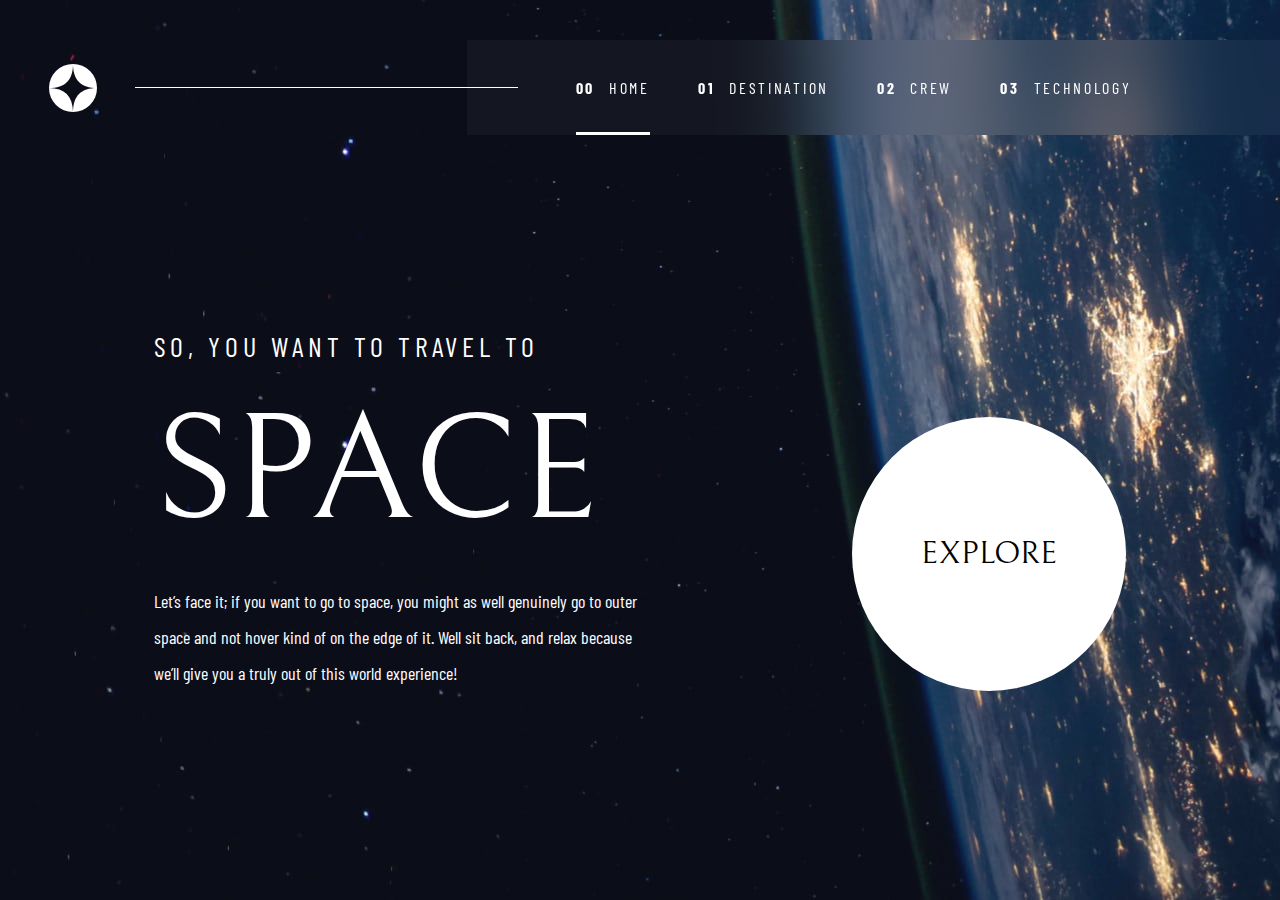
==== starter-code/index.html @ 56ea1590 "First release" ====
<!DOCTYPE html>
<html lang="en">

<head>
	<meta charset="UTF-8">
	<meta name="viewport" content="width=device-width, initial-scale=1.0">

	<link rel="icon" type="image/png" sizes="32x32" href="./assets/favicon-32x32.png">

	<title>Frontend Mentor | Space tourism website</title>

	<link rel="preconnect" href="https://fonts.googleapis.com">
	<link rel="preconnect" href="https://fonts.gstatic.com" crossorigin>
	<link href="https://fonts.googleapis.com/css2?family=Barlow+Condensed&family=Bellefair&display=swap" rel="stylesheet">


	<link rel="stylesheet" href="./css/main.css">
	<link rel="stylesheet" href="./css/index.css">
</head>

<body>
	<navbar>
		<nav>
			<div class="logo"><object data="./assets/shared/logo.svg" type=""></object></div>
			<div class="hr"></div>
			<ul class="navigation">
				<li class="text-uppercase active"><a href="./index.html">Home</a></li>
				<li class="text-uppercase"><a href="./destination-moon.html">Destination</a></li>
				<li class="text-uppercase"><a href="./crew-commander.html">Crew</a></li>
				<li class="text-uppercase"><a href="./technology-vehicle.html">Technology</a></li>
			</ul>
		</nav>
	</navbar>
	<main>
		<article>
			<div class="intro">
				<sub class="heading-5 text-uppercase">So, you want to travel to</sub>
				<h1 class="title heading-1 text-uppercase">Space</h1>
				<p class="description">Let’s face it; if you want to go to space, you might as well genuinely go to outer space and not hover kind of on the edge of it. Well sit back, and relax because we’ll give you a truly out of this world experience!</p>
			</div>
			<div class="button"><button class="explore heading-4 text-uppercase">Explore</button></div>
		</article>
	</main>
</body>

</html>
---- starter-code/css/main.css ----
:root {
	/* colors */
	--clr-primary: hsl(230, 35%, 7%);
	--clr-secondary: hsl(231, 77%, 90%);
	--clr-white: white;

	/* font sizes */
	--fs-heading-1: 9.375rem;
	--fs-heading-2: 6.25rem;
	--fs-heading-3: 3.5rem;	
	--fs-heading-4: 2rem;
	--fs-heading-5: 1.75rem;
	--fs-subheading-2: 0.875rem;
	--fs-nav-text: 1rem;
	--fs-body-text: 1.125rem;
}


body {
	font-family: 'Barlow Condensed', sans-serif;
	color: var(--clr-white);
	font-size: var(--fs-body-text);
	min-height: 100vh;
	margin: 0;
	box-sizing: border-box;
	background-size: cover;
}

*, *::before, *::after {
	margin: 0;
	padding: 0;
}



img, object, picture {
	display: block;
}


button {
	background-color: transparent;
	border: 0;
	outline: transparent;
	cursor: pointer;
}

h1, h2, h3, h4, h5, h6, p {
	margin: 0;
	font: inherit
}

a {
	text-decoration: none;
	color: inherit;
}

ul, ol {
	list-style: none;
}

:is(ul, ol)[role="list"] {
	list-style: initial;
}


.text-uppercase {
	text-transform: uppercase;
}

.text-title {
	text-transform: capitalize;
}

.bold {
	font-weight: 700;
}

.heading-1, .heading-2, .heading-3, .heading-4, .subheading-1 {
	font-family: 'Bellefair', serif;
}

.heading-1 {
	font-size: var(--fs-heading-1);
}

.heading-2 {
	font-size: var(--fs-heading-2);
}

.heading-3 {
	font-size: var(--fs-heading-3);
}

.heading-4 {
	font-size: var(--fs-heading-4);
}

.heading-5 {
	font-size: var(--fs-heading-5);
	letter-spacing: 4.725px;
}


.subheading-1 {
	font-size: var(--fs-heading-5);
}

.subheading-2 {
	font-size: var(--fs-subheading-2);
}

.nav-text {
	font-size: var(--fs-nav-text);
}

p {
	font-size: var(--fs-body-text);
	line-height: 2;
}


nav {
	padding-block: 2.5rem;
	padding-left: 3.8vw;
	display: flex;
	justify-content: space-between;
	align-items: center;
	gap: 3vw;
}

ul.navigation {
	position: relative;
	display: flex;
	gap: 3rem;
	padding-inline: 8.5vw 11.6vw;
	background-color: color-mix(in lab, transparent 96%, var(--clr-white));
	backdrop-filter: blur(40px);
	counter-reset: navigation-counter -1;
}

.hr {
	width: 100%;
    height: 1px;
    background-color: var(--clr-white);
    margin-right: -7vw;
    z-index: 1;
}

ul.navigation > li {
	counter-increment: navigation-counter;
	display: flex;
	gap: 0.875rem;
	font-size: var(--fs-nav-text);
	letter-spacing: 2.7px;
	padding-block: 2.375rem;
	background-image: linear-gradient(to right, currentColor, currentColor);
	background-repeat: no-repeat;
	background-position: bottom center;
	background-size: 0% 3px;
	transition: background-size 200ms ease-in-out;
}

ul.navigation > li:not(.active):hover {
	background-size: 100% 3px;
	background-image: linear-gradient(to right, color-mix(in lab, transparent 50%, currentColor), color-mix(in lab, transparent 50%, currentColor));
}

ul.navigation > li.active {
	background-size: 100% 3px;
}

ul.navigation > li::before {
	content: "0" counter(navigation-counter);
	font-weight: bold;
}
---- starter-code/css/index.css ----
body {
	background-image: url(../assets/home/background-home-desktop.jpg);
	display: grid;
	grid-template-rows: auto 1fr;
}

main {
	padding: clamp(.5rem, 12vw, 10.5rem);
}

article {
	display: grid;
    grid-template-columns: 1fr 1fr;
    align-items: end;
    justify-items: end;
}

.intro {
	display: grid;
	gap: 1.5rem;
}

button.explore {
	width: 274px;
	aspect-ratio: 1;
	border-radius: 50%;
	background-color: var(--clr-white);
	transition: box-shadow 200ms ease-in-out;
}

button.explore:hover {
	box-shadow: 0 0 0 5rem rgb(255 255 255 / .25);
}


@media (max-width: 1048px) {
	body {
		background-image: url(../assets/home/background-home-tablet.jpg);
	}
	.hr {
		display: none;
	}
	article {
		grid-template-columns: auto;
		justify-items: center;
		height: 100%;
		align-content: space-around;
		
	}
	ul.navigation > li::before {
		display: none;
	}
	button.explore {
		width: 242px;
	}
	button.explore:hover {
		box-shadow: 0 0 0 4rem rgb(255 255 255 / .25);
	}
	main {
		padding-block: 0;
	}
	.intro {
		justify-items: center;
	}
	p {
		text-align: center;
	}
}
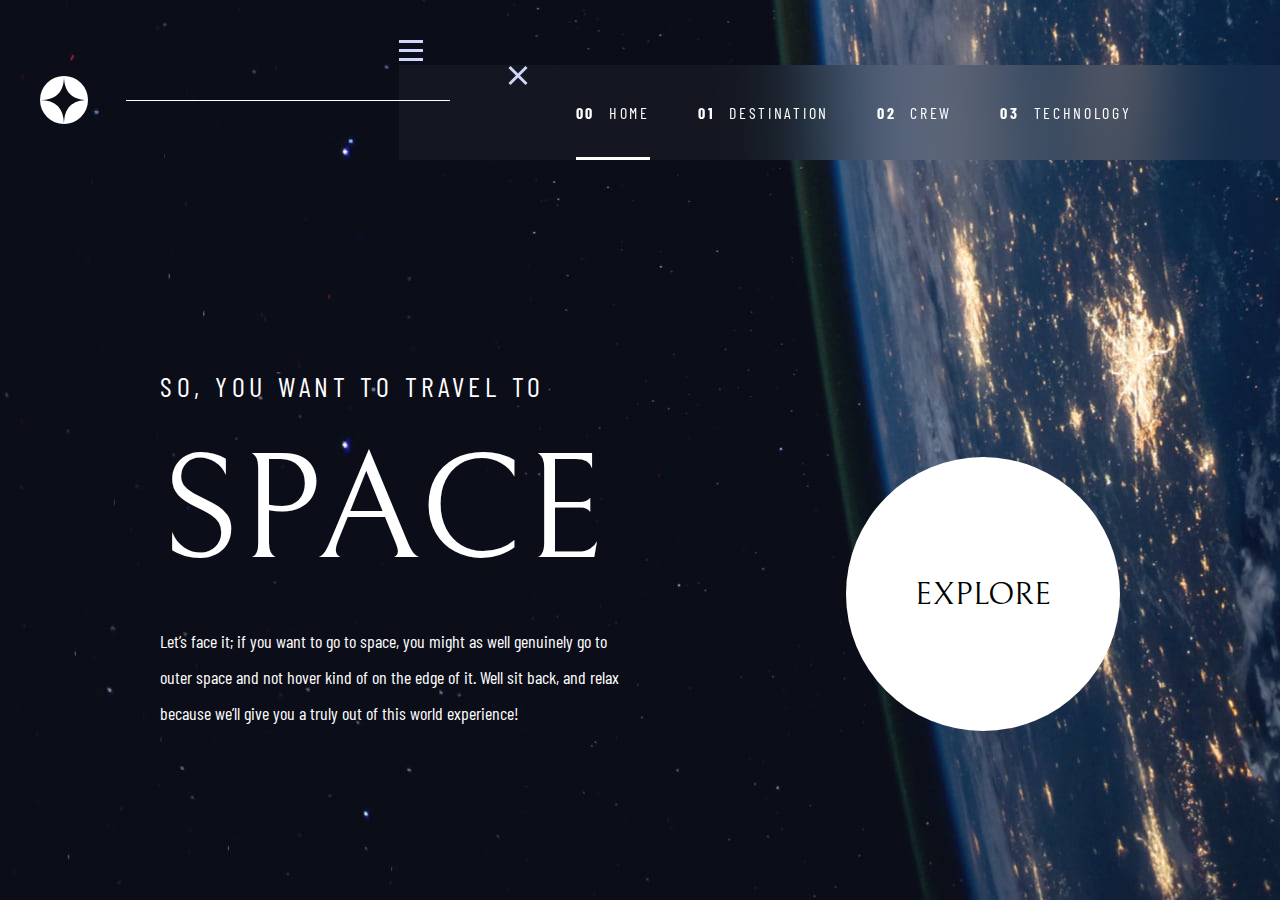
==== commit 2bdc0ddc: "Added Responsibility for mobile" ====
--- a/starter-code/index.html
+++ b/starter-code/index.html
@@ -16,19 +16,25 @@
 
 	<link rel="stylesheet" href="./css/main.css">
 	<link rel="stylesheet" href="./css/index.css">
+
+	<script src="./script/index.js" defer></script>
 </head>
 
 <body>
 	<navbar>
 		<nav>
-			<div class="logo"><object data="./assets/shared/logo.svg" type=""></object></div>
+			<div class="logo"><object data="./assets/shared/logo.svg"></object></div>
 			<div class="hr"></div>
-			<ul class="navigation">
-				<li class="text-uppercase active"><a href="./index.html">Home</a></li>
-				<li class="text-uppercase"><a href="./destination-moon.html">Destination</a></li>
-				<li class="text-uppercase"><a href="./crew-commander.html">Crew</a></li>
-				<li class="text-uppercase"><a href="./technology-vehicle.html">Technology</a></li>
-			</ul>
+			<div class="nav-slider">
+				<button class="nav-open" onclick="this.parentElement.classList.add('opened')"><i class="hamburger"><object data="./assets/shared/icon-hamburger.svg"></object></i></button>
+				<ul class="navigation">
+					<li class="section-close"><button class="btn-close" onclick="document.querySelector('.nav-slider').classList.remove('opened')"><i class="icon-close"><object data="./assets/shared/icon-close.svg"></object></i></button></li>
+					<li class="nav-text text-uppercase active"><a href="./index.html">Home</a></li>
+					<li class="nav-text text-uppercase"><a href="./destination-moon.html">Destination</a></li>
+					<li class="nav-text text-uppercase"><a href="./crew-commander.html">Crew</a></li>
+					<li class="nav-text text-uppercase"><a href="./technology-vehicle.html">Technology</a></li>
+				</ul>
+			</div>
 		</nav>
 	</navbar>
 	<main>
--- a/starter-code/css/main.css
+++ b/starter-code/css/main.css
@@ -13,6 +13,10 @@
 	--fs-subheading-2: 0.875rem;
 	--fs-nav-text: 1rem;
 	--fs-body-text: 1.125rem;
+
+	/* paddings */
+
+	--pdg-nav-block: 2.5rem
 }
 
 
@@ -35,6 +39,7 @@
 
 img, object, picture {
 	display: block;
+	pointer-events: none;
 }
 
 
@@ -112,6 +117,7 @@
 
 .nav-text {
 	font-size: var(--fs-nav-text);
+	letter-spacing: 2.7px;
 }
 
 p {
@@ -121,8 +127,8 @@
 
 
 nav {
-	padding-block: 2.5rem;
-	padding-left: 3.8vw;
+	padding-block: var(--pdg-nav-block);
+	padding-left: var(--pdg-nav-block);
 	display: flex;
 	justify-content: space-between;
 	align-items: center;
@@ -147,12 +153,11 @@
     z-index: 1;
 }
 
-ul.navigation > li {
+:where(ul.navigation > .nav-text) {
 	counter-increment: navigation-counter;
 	display: flex;
 	gap: 0.875rem;
 	font-size: var(--fs-nav-text);
-	letter-spacing: 2.7px;
 	padding-block: 2.375rem;
 	background-image: linear-gradient(to right, currentColor, currentColor);
 	background-repeat: no-repeat;
@@ -161,16 +166,16 @@
 	transition: background-size 200ms ease-in-out;
 }
 
-ul.navigation > li:not(.active):hover {
+ul.navigation > .nav-text:not(.active):hover {
 	background-size: 100% 3px;
 	background-image: linear-gradient(to right, color-mix(in lab, transparent 50%, currentColor), color-mix(in lab, transparent 50%, currentColor));
 }
 
-ul.navigation > li.active {
+ul.navigation > .nav-text.active {
 	background-size: 100% 3px;
 }
 
-ul.navigation > li::before {
+ul.navigation > .nav-text::before {
 	content: "0" counter(navigation-counter);
 	font-weight: bold;
 }--- a/starter-code/css/index.css
+++ b/starter-code/css/index.css
@@ -5,7 +5,10 @@
 }
 
 main {
-	padding: clamp(.5rem, 12vw, 10.5rem);
+	width: 75%;
+    margin-inline: auto;
+    display: grid;
+    place-items: center;
 }
 
 article {
@@ -34,6 +37,9 @@
 
 
 @media (max-width: 1048px) {
+	:root {
+		--pdg-nav-block: 2rem
+	}
 	body {
 		background-image: url(../assets/home/background-home-tablet.jpg);
 	}
@@ -56,13 +62,58 @@
 	button.explore:hover {
 		box-shadow: 0 0 0 4rem rgb(255 255 255 / .25);
 	}
-	main {
-		padding-block: 0;
-	}
 	.intro {
 		justify-items: center;
 	}
 	p {
 		text-align: center;
 	}
+}
+
+@media (max-width: 650px) {
+	:root {
+		--fs-heading-1: 5rem;
+		--fs-heading-5: 1rem;
+		--fs-body-text: 15px;
+		--fs-heading-4: 1.25rem;
+		--pdg-nav-block: 1.5rem;
+	}
+	body {
+		background-image: url(../assets/home/background-home-mobile.jpg);
+	}
+	nav {
+		padding-inline: var(--pdg-nav-block);
+	}
+	ul.navigation {
+		display: none;
+	}
+	button.explore {
+		width: 150px;
+	}
+	button.explore:hover {
+		box-shadow: 0 0 0 2rem rgb(255 255 255 / .25);
+	}
+	ul.navigation {
+		display: flex;
+		flex-direction: column;
+		position: absolute;
+		top: 0;
+		bottom: 0;
+		right: -100%;
+		gap: 2rem;
+		padding-block: 2.25rem;
+		transition: right 300ms ease-in-out;
+	}
+	.nav-slider.opened > ul.navigation {
+		right: 0;
+	}
+	.nav-slider .nav-text {
+		padding: .5rem;
+	}
+	.nav-slider .nav-text::before {
+		display: block;
+	}
+	.btn-close {
+		float: right;
+	}
 }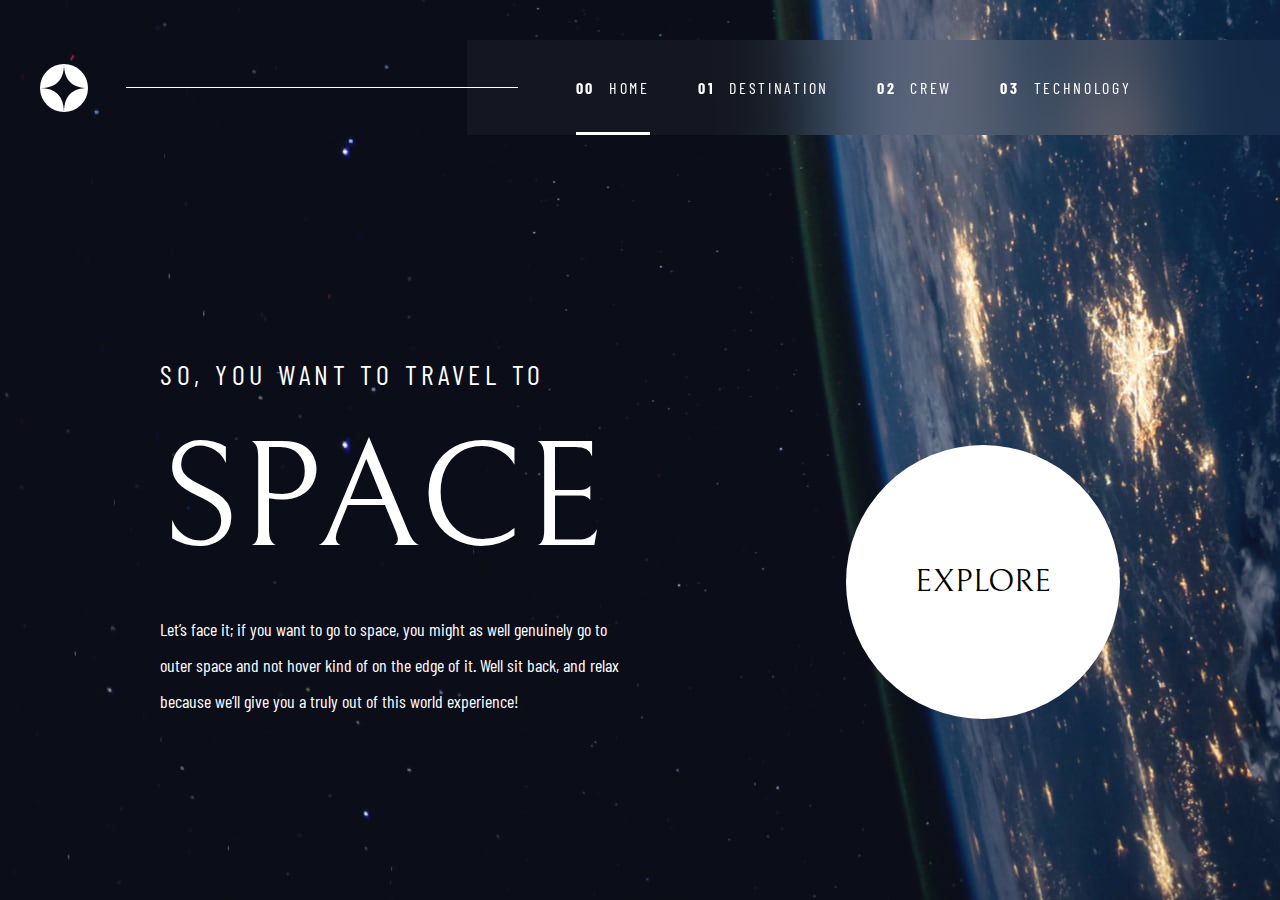
==== commit df9f7cc6: "Bug fixes" ====
--- a/starter-code/index.html
+++ b/starter-code/index.html
@@ -26,9 +26,9 @@
 			<div class="logo"><object data="./assets/shared/logo.svg"></object></div>
 			<div class="hr"></div>
 			<div class="nav-slider">
-				<button class="nav-open" onclick="this.parentElement.classList.add('opened')"><i class="hamburger"><object data="./assets/shared/icon-hamburger.svg"></object></i></button>
-				<ul class="navigation">
-					<li class="section-close"><button class="btn-close" onclick="document.querySelector('.nav-slider').classList.remove('opened')"><i class="icon-close"><object data="./assets/shared/icon-close.svg"></object></i></button></li>
+				<button class="nav-open mobile" onclick="this.parentElement.classList.add('opened'); document.querySelector('ul.navigation').style.display = 'flex';"><i class="hamburger"><object data="./assets/shared/icon-hamburger.svg"></object></i></button>
+				<ul class="navigation" ontransitionend="if (!this.parentElement.classList.contains('opened')){this.style.display = 'none';}">
+					<li class="section-close mobile"><button class="btn-close" onclick="document.querySelector('.nav-slider').classList.remove('opened')"><i class="icon-close"><object data="./assets/shared/icon-close.svg"></object></i></button></li>
 					<li class="nav-text text-uppercase active"><a href="./index.html">Home</a></li>
 					<li class="nav-text text-uppercase"><a href="./destination-moon.html">Destination</a></li>
 					<li class="nav-text text-uppercase"><a href="./crew-commander.html">Crew</a></li>
--- a/starter-code/css/index.css
+++ b/starter-code/css/index.css
@@ -21,6 +21,10 @@
 .intro {
 	display: grid;
 	gap: 1.5rem;
+}
+
+.mobile {
+	display: none;
 }
 
 button.explore {
@@ -102,10 +106,13 @@
 		right: -100%;
 		gap: 2rem;
 		padding-block: 2.25rem;
-		transition: right 300ms ease-in-out;
+		visibility: hidden;
+		transition: right 550ms ease-in-out;
 	}
 	.nav-slider.opened > ul.navigation {
+		display: flex;
 		right: 0;
+		visibility: visible;
 	}
 	.nav-slider .nav-text {
 		padding: .5rem;
@@ -116,4 +123,7 @@
 	.btn-close {
 		float: right;
 	}
+	.mobile {
+		display: block;
+	}
 }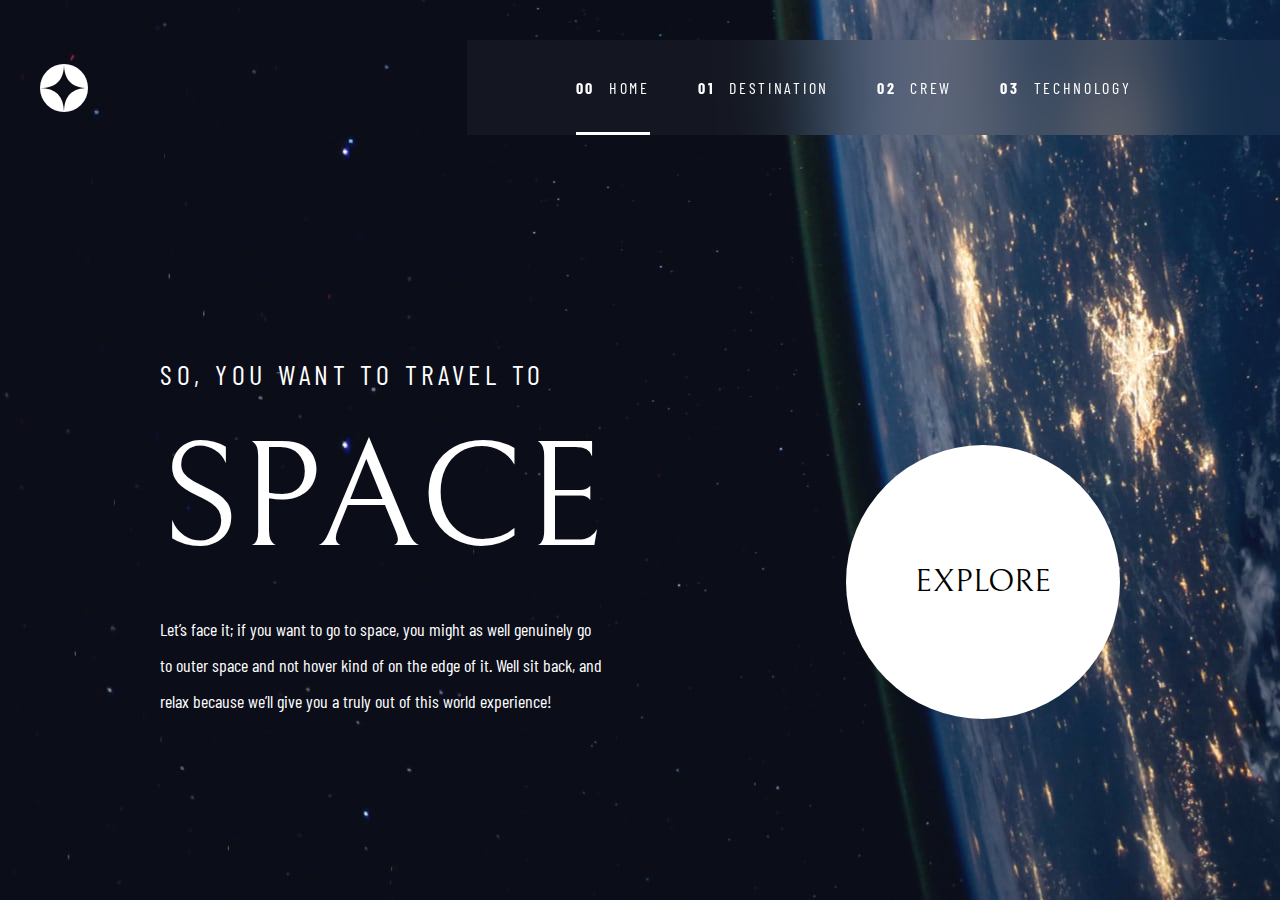
==== commit 3177eeb7: "destination-page added" ====
--- a/starter-code/index.html
+++ b/starter-code/index.html
@@ -17,7 +17,7 @@
 	<link rel="stylesheet" href="./css/main.css">
 	<link rel="stylesheet" href="./css/index.css">
 
-	<script src="./script/index.js" defer></script>
+	<script src="./script/main.js" defer></script>
 </head>
 
 <body>
@@ -26,9 +26,9 @@
 			<div class="logo"><object data="./assets/shared/logo.svg"></object></div>
 			<div class="hr"></div>
 			<div class="nav-slider">
-				<button class="nav-open mobile" onclick="this.parentElement.classList.add('opened'); document.querySelector('ul.navigation').style.display = 'flex';"><i class="hamburger"><object data="./assets/shared/icon-hamburger.svg"></object></i></button>
-				<ul class="navigation" ontransitionend="if (!this.parentElement.classList.contains('opened')){this.style.display = 'none';}">
-					<li class="section-close mobile"><button class="btn-close" onclick="document.querySelector('.nav-slider').classList.remove('opened')"><i class="icon-close"><object data="./assets/shared/icon-close.svg"></object></i></button></li>
+				<button class="nav-open mobile"><i class="hamburger"><object data="./assets/shared/icon-hamburger.svg"></object></i></button>
+				<ul class="navigation">
+					<li class="section-close mobile"><button class="btn-close"><i class="icon-close"><object data="./assets/shared/icon-close.svg"></object></i></button></li>
 					<li class="nav-text text-uppercase active"><a href="./index.html">Home</a></li>
 					<li class="nav-text text-uppercase"><a href="./destination-moon.html">Destination</a></li>
 					<li class="nav-text text-uppercase"><a href="./crew-commander.html">Crew</a></li>
@@ -39,12 +39,12 @@
 	</navbar>
 	<main>
 		<article>
-			<div class="intro">
+			<section class="intro">
 				<sub class="heading-5 text-uppercase">So, you want to travel to</sub>
 				<h1 class="title heading-1 text-uppercase">Space</h1>
 				<p class="description">Let’s face it; if you want to go to space, you might as well genuinely go to outer space and not hover kind of on the edge of it. Well sit back, and relax because we’ll give you a truly out of this world experience!</p>
-			</div>
-			<div class="button"><button class="explore heading-4 text-uppercase">Explore</button></div>
+			</section>
+			<section class="button"><button class="explore heading-4 text-uppercase">Explore</button></section>
 		</article>
 	</main>
 </body>
--- a/starter-code/css/main.css
+++ b/starter-code/css/main.css
@@ -8,15 +8,46 @@
 	--fs-heading-1: 9.375rem;
 	--fs-heading-2: 6.25rem;
 	--fs-heading-3: 3.5rem;	
-	--fs-heading-4: 2rem;
+	--fs-heading-4: 2rem; 
 	--fs-heading-5: 1.75rem;
+	--fs-subheading-1: 1.75rem;
 	--fs-subheading-2: 0.875rem;
 	--fs-nav-text: 1rem;
 	--fs-body-text: 1.125rem;
-
 	/* paddings */
 
-	--pdg-nav-block: 2.5rem
+	--pdg-nav-block: 2.5rem;
+	--pdg-main-block: 0rem;
+	--gap-article: 9.75rem;
+	--btn-explore-shadow-offset: 5rem;
+
+	/* width */
+	--btn-explore-width: 274px;
+	--planet-width: 445px;
+}
+
+@media (max-width: 1048px) {
+	:root {
+		--pdg-nav-block: 2rem;
+		--pdg-main-block: 6.625rem;
+		--gap-article: 9.75rem;
+		--btn-explore-width: 242px;
+		--btn-explore-shadow-offset: 4rem;
+	}
+}
+
+@media (max-width: 650px) {
+	:root {
+		--fs-heading-1: 5rem;
+		--fs-heading-5: 1rem;
+		--fs-body-text: 15px;
+		--fs-heading-4: 1.25rem;
+		--pdg-nav-block: 1.5rem;
+		--pdg-main-block: 3rem;
+		--gap-article: 5rem;
+		--btn-explore-width: 150px;
+		--btn-explore-shadow-offset: 2rem;
+	}
 }
 
 
@@ -28,6 +59,7 @@
 	margin: 0;
 	box-sizing: border-box;
 	background-size: cover;
+	overflow-x: hidden;
 }
 
 *, *::before, *::after {
@@ -108,11 +140,12 @@
 
 
 .subheading-1 {
-	font-size: var(--fs-heading-5);
+	font-size: var(--fs-subheading-1);
 }
 
 .subheading-2 {
 	font-size: var(--fs-subheading-2);
+	letter-spacing: 2.362px
 }
 
 .nav-text {
@@ -145,7 +178,7 @@
 	counter-reset: navigation-counter -1;
 }
 
-.hr {
+.nav-hr {
 	width: 100%;
     height: 1px;
     background-color: var(--clr-white);
@@ -178,4 +211,158 @@
 ul.navigation > .nav-text::before {
 	content: "0" counter(navigation-counter);
 	font-weight: bold;
+}
+
+.mobile {
+	display: none;
+}
+
+.darken {
+	opacity: .25;
+}
+
+@media (max-width: 1048px) {
+	nav {
+		padding-block: 0;
+	}
+	.nav-hr {
+		display: none;
+	}
+	ul.navigation > li::before {
+		display: none;
+	}
+	p {
+		text-align: center;
+	}
+}
+
+@media (max-width: 650px) {
+	:root {
+		--fs-heading-1: 5rem;
+		--fs-heading-5: 1rem;
+		--fs-heading-2: 3.5rem;
+		--fs-body-text: 15px;
+		--fs-heading-4: 1.25rem;
+		--pdg-nav-block: 1.5rem;
+		--pdg-main-block: 3rem;
+		--gap-article: 5rem;
+		--btn-explore-width: 150px;
+		--btn-explore-shadow-offset: 2rem;
+	}
+	nav {
+		padding-inline: var(--pdg-nav-block);
+		padding-block: var(--pdg-nav-block);
+	}
+	ul.navigation {
+		display: none;
+		flex-direction: column;
+		position: fixed;
+		inset: 0 0 auto auto;
+		height: 100dvh;
+		gap: 2rem;
+		padding-block: 2.25rem;
+		translate: 100% 0;
+		transition: translate 550ms ease-in-out;
+	}
+	ul.navigation[closing] {
+		animation: nav-close 350ms ease-in-out forwards;
+	}
+	ul.navigation[opening] {
+		animation: nav-open 350ms ease-in-out forwards;
+	}
+	ul.navigation.opened {
+		translate: 0 0;
+	}
+	.nav-slider .nav-text {
+		padding: .5rem;
+	}
+	.nav-slider .nav-text::before {
+		display: block;
+	}
+	.btn-close {
+		float: right;
+	}
+	.mobile {
+		display: block;
+	}
+}
+
+@keyframes nav-open {
+	from {
+		translate: 100% 0;
+	}
+	to {
+		translate: 0;
+	}
+}
+
+
+@keyframes nav-close {
+	from {
+		translate: 0;
+	}
+	to {
+		translate: 100% 0;
+	}
+}
+
+
+.tabs {
+	display: flex;
+	gap: 2rem;
+}
+
+.tabs > .nav-text {
+	padding-block: 0.75rem;
+	background-image: linear-gradient(to right, currentColor, currentColor);
+	background-repeat: no-repeat;
+	background-position: bottom center;
+	background-size: 0% 3px;
+	transition: background-size 200ms ease-in-out, background-image 300ms linear;
+}
+
+.tabs > .nav-text:not(.active):hover {
+	background-size: 100% 3px;
+	background-image: linear-gradient(to right, color-mix(in lab, transparent 50%, currentColor), color-mix(in lab, transparent 50%, currentColor));
+}
+
+.tabs > .active {
+	background-size: 100% 3px;
+}
+
+hr.hr {
+	width: 100%;
+	height: 1px;
+	background-color: var(--clr-white);
+	opacity: .25;
+	border: none;
+}
+
+.params {
+	margin-top: 1.75rem;
+	display: flex;
+	gap: 5rem;
+}
+
+.param {
+	display: grid;
+	gap: 0.75rem;
+}
+@media (max-width: 1048px) {
+	.tabs {
+		justify-content: center;
+	}
+	.params {
+		justify-content: center;
+	}
+}
+
+@media (max-width: 650px) {
+	.params {
+		flex-direction: column;
+		gap: 2rem;
+	}
+	.param {
+		justify-items: center;
+	}
 }--- a/starter-code/css/index.css
+++ b/starter-code/css/index.css
@@ -9,6 +9,7 @@
     margin-inline: auto;
     display: grid;
     place-items: center;
+	padding-block: var(--pdg-main-block);
 }
 
 article {
@@ -16,6 +17,7 @@
     grid-template-columns: 1fr 1fr;
     align-items: end;
     justify-items: end;
+	gap: var(--gap-article);
 }
 
 .intro {
@@ -28,7 +30,7 @@
 }
 
 button.explore {
-	width: 274px;
+	width: var(--btn-explore-width);
 	aspect-ratio: 1;
 	border-radius: 50%;
 	background-color: var(--clr-white);
@@ -36,14 +38,11 @@
 }
 
 button.explore:hover {
-	box-shadow: 0 0 0 5rem rgb(255 255 255 / .25);
+	box-shadow: 0 0 0 var(--btn-explore-shadow-offset) rgb(255 255 255 / .25);
 }
 
 
 @media (max-width: 1048px) {
-	:root {
-		--pdg-nav-block: 2rem
-	}
 	body {
 		background-image: url(../assets/home/background-home-tablet.jpg);
 	}
@@ -55,16 +54,6 @@
 		justify-items: center;
 		height: 100%;
 		align-content: space-around;
-		
-	}
-	ul.navigation > li::before {
-		display: none;
-	}
-	button.explore {
-		width: 242px;
-	}
-	button.explore:hover {
-		box-shadow: 0 0 0 4rem rgb(255 255 255 / .25);
 	}
 	.intro {
 		justify-items: center;
@@ -81,38 +70,37 @@
 		--fs-body-text: 15px;
 		--fs-heading-4: 1.25rem;
 		--pdg-nav-block: 1.5rem;
+		--pdg-main-block: 3rem;
+		--gap-article: 5rem;
+		--btn-explore-width: 150px;
+		--btn-explore-shadow-offset: 2rem;
 	}
 	body {
 		background-image: url(../assets/home/background-home-mobile.jpg);
 	}
 	nav {
 		padding-inline: var(--pdg-nav-block);
+		padding-block: var(--pdg-nav-block);
 	}
 	ul.navigation {
 		display: none;
-	}
-	button.explore {
-		width: 150px;
-	}
-	button.explore:hover {
-		box-shadow: 0 0 0 2rem rgb(255 255 255 / .25);
-	}
-	ul.navigation {
-		display: flex;
 		flex-direction: column;
-		position: absolute;
-		top: 0;
-		bottom: 0;
-		right: -100%;
+		position: fixed;
+		inset: 0 0 auto auto;
+		height: 100dvh;
 		gap: 2rem;
 		padding-block: 2.25rem;
-		visibility: hidden;
-		transition: right 550ms ease-in-out;
+		translate: 100% 0;
+		transition: translate 550ms ease-in-out;
 	}
-	.nav-slider.opened > ul.navigation {
-		display: flex;
-		right: 0;
-		visibility: visible;
+	ul.navigation[closing] {
+		animation: nav-close 350ms ease-in-out forwards;
+	}
+	ul.navigation[opening] {
+		animation: nav-open 350ms ease-in-out forwards;
+	}
+	ul.navigation.opened {
+		translate: 0 0;
 	}
 	.nav-slider .nav-text {
 		padding: .5rem;
@@ -126,4 +114,23 @@
 	.mobile {
 		display: block;
 	}
+}
+
+@keyframes nav-open {
+	from {
+		translate: 100% 0;
+	}
+	to {
+		translate: 0;
+	}
+}
+
+
+@keyframes nav-close {
+	from {
+		translate: 0;
+	}
+	to {
+		translate: 100% 0;
+	}
 }